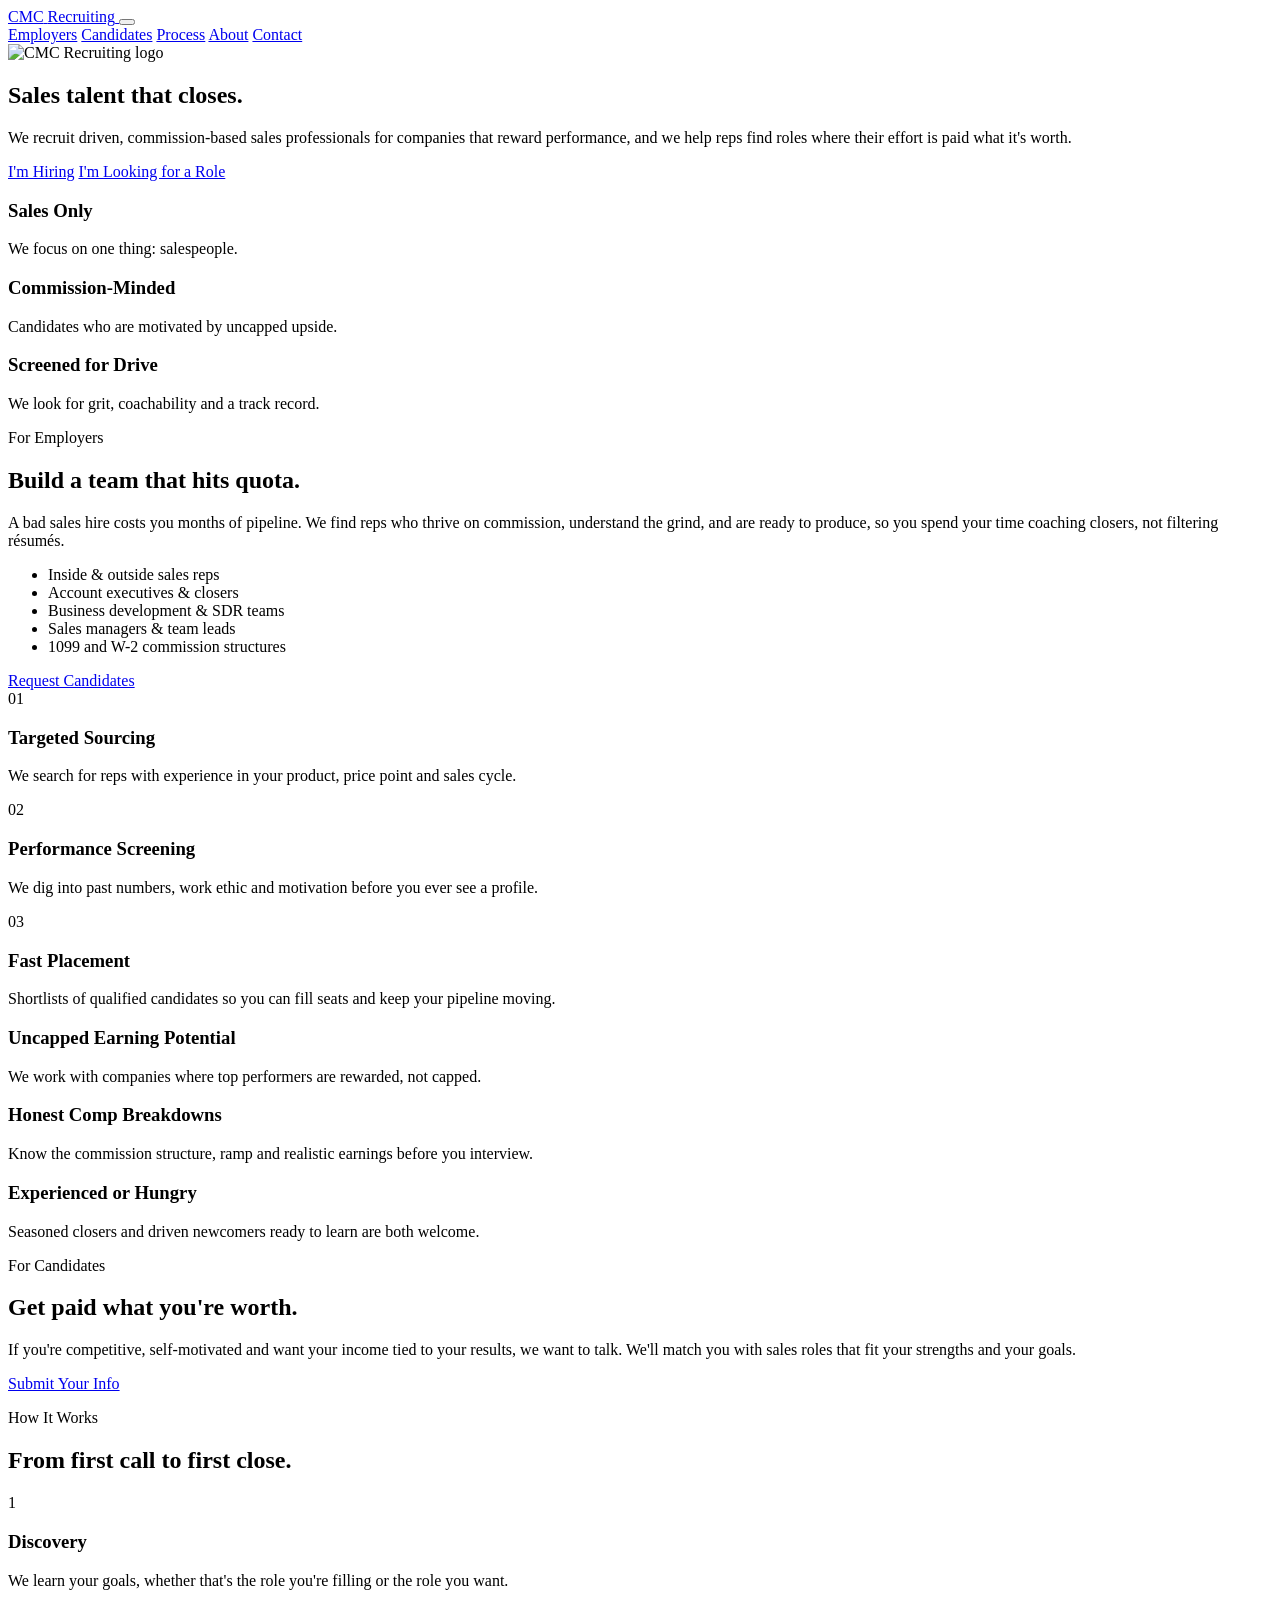
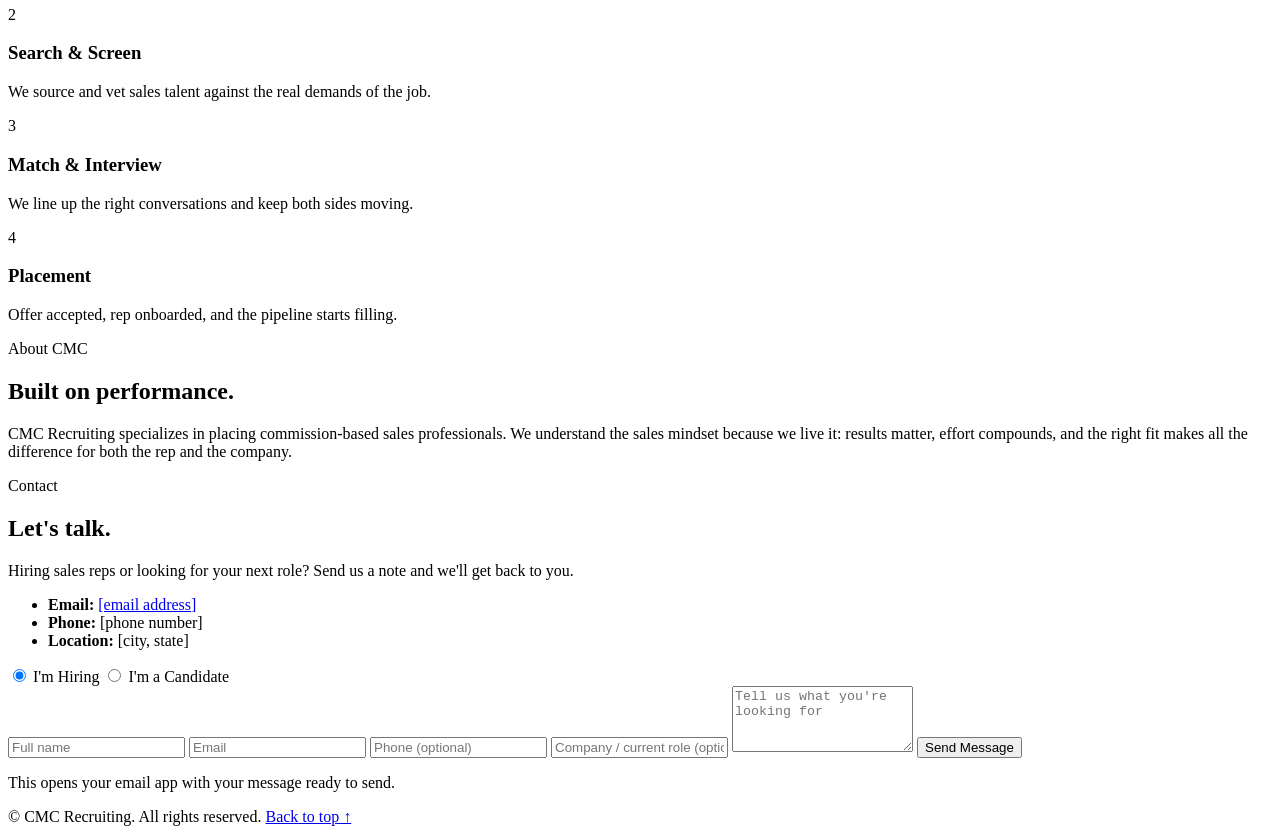
==== index.html @ fab97a16 "Add index.html" ====
<!DOCTYPE html>
<html lang="en">
<head>
  <meta charset="UTF-8">
  <meta name="viewport" content="width=device-width, initial-scale=1.0">
  <title>CMC Recruiting | Sales Talent for Commission-Driven Teams</title>
  <meta name="description" content="CMC Recruiting connects companies with driven, commission-based sales professionals, and helps sales reps find roles where performance pays.">
  <link rel="icon" href="assets/logo.webp" type="image/webp">
  <link rel="preconnect" href="https://fonts.googleapis.com">
  <link rel="preconnect" href="https://fonts.gstatic.com" crossorigin>
  <link href="https://fonts.googleapis.com/css2?family=Rajdhani:wght@500;600;700&family=Inter:wght@400;500;600&display=swap" rel="stylesheet">
  <link rel="stylesheet" href="styles.css">
</head>
<body>

  <header class="nav" id="top">
    <div class="container nav-inner">
      <a href="#top" class="brand" aria-label="CMC Recruiting home">
        <span class="brand-mark">CMC</span>
        <span class="brand-sub">Recruiting</span>
      </a>
      <button class="nav-toggle" aria-label="Open menu" aria-expanded="false">
        <span></span><span></span><span></span>
      </button>
      <nav class="nav-links">
        <a href="#employers">Employers</a>
        <a href="#candidates">Candidates</a>
        <a href="#process">Process</a>
        <a href="#about">About</a>
        <a href="#contact" class="btn btn-small">Contact</a>
      </nav>
    </div>
  </header>

  <main>
    <!-- HERO -->
    <section class="hero">
      <div class="hero-glow"></div>
      <div class="container hero-inner">
        <img src="assets/logo.webp" alt="CMC Recruiting logo" class="hero-logo">
        <h1>Sales talent that <span class="metal">closes</span>.</h1>
        <p class="lead">We recruit driven, commission-based sales professionals for companies that reward performance, and we help reps find roles where their effort is paid what it's worth.</p>
        <div class="hero-ctas">
          <a href="#employers" class="btn">I'm Hiring</a>
          <a href="#candidates" class="btn btn-outline">I'm Looking for a Role</a>
        </div>
      </div>
    </section>

    <!-- VALUE STRIP -->
    <section class="strip">
      <div class="container strip-grid">
        <div><h3>Sales Only</h3><p>We focus on one thing: salespeople.</p></div>
        <div><h3>Commission-Minded</h3><p>Candidates who are motivated by uncapped upside.</p></div>
        <div><h3>Screened for Drive</h3><p>We look for grit, coachability and a track record.</p></div>
      </div>
    </section>

    <!-- EMPLOYERS -->
    <section class="section" id="employers">
      <div class="container two-col">
        <div>
          <p class="eyebrow">For Employers</p>
          <h2>Build a team that hits quota.</h2>
          <p>A bad sales hire costs you months of pipeline. We find reps who thrive on commission, understand the grind, and are ready to produce, so you spend your time coaching closers, not filtering résumés.</p>
          <ul class="checks">
            <li>Inside &amp; outside sales reps</li>
            <li>Account executives &amp; closers</li>
            <li>Business development &amp; SDR teams</li>
            <li>Sales managers &amp; team leads</li>
            <li>1099 and W-2 commission structures</li>
          </ul>
          <a href="#contact" class="btn">Request Candidates</a>
        </div>
        <div class="card-stack">
          <div class="card">
            <span class="card-num">01</span>
            <h3>Targeted Sourcing</h3>
            <p>We search for reps with experience in your product, price point and sales cycle.</p>
          </div>
          <div class="card">
            <span class="card-num">02</span>
            <h3>Performance Screening</h3>
            <p>We dig into past numbers, work ethic and motivation before you ever see a profile.</p>
          </div>
          <div class="card">
            <span class="card-num">03</span>
            <h3>Fast Placement</h3>
            <p>Shortlists of qualified candidates so you can fill seats and keep your pipeline moving.</p>
          </div>
        </div>
      </div>
    </section>

    <!-- CANDIDATES -->
    <section class="section section-alt" id="candidates">
      <div class="container two-col reverse">
        <div class="card-stack">
          <div class="card">
            <h3>Uncapped Earning Potential</h3>
            <p>We work with companies where top performers are rewarded, not capped.</p>
          </div>
          <div class="card">
            <h3>Honest Comp Breakdowns</h3>
            <p>Know the commission structure, ramp and realistic earnings before you interview.</p>
          </div>
          <div class="card">
            <h3>Experienced or Hungry</h3>
            <p>Seasoned closers and driven newcomers ready to learn are both welcome.</p>
          </div>
        </div>
        <div>
          <p class="eyebrow">For Candidates</p>
          <h2>Get paid what you're worth.</h2>
          <p>If you're competitive, self-motivated and want your income tied to your results, we want to talk. We'll match you with sales roles that fit your strengths and your goals.</p>
          <a href="#contact" class="btn">Submit Your Info</a>
        </div>
      </div>
    </section>

    <!-- PROCESS -->
    <section class="section" id="process">
      <div class="container">
        <p class="eyebrow center">How It Works</p>
        <h2 class="center">From first call to first close.</h2>
        <div class="steps">
          <div class="step"><span>1</span><h3>Discovery</h3><p>We learn your goals, whether that's the role you're filling or the role you want.</p></div>
          <div class="step"><span>2</span><h3>Search &amp; Screen</h3><p>We source and vet sales talent against the real demands of the job.</p></div>
          <div class="step"><span>3</span><h3>Match &amp; Interview</h3><p>We line up the right conversations and keep both sides moving.</p></div>
          <div class="step"><span>4</span><h3>Placement</h3><p>Offer accepted, rep onboarded, and the pipeline starts filling.</p></div>
        </div>
      </div>
    </section>

    <!-- ABOUT -->
    <section class="section section-alt" id="about">
      <div class="container narrow center">
        <p class="eyebrow">About CMC</p>
        <h2>Built on performance.</h2>
        <p>CMC Recruiting specializes in placing commission-based sales professionals. We understand the sales mindset because we live it: results matter, effort compounds, and the right fit makes all the difference for both the rep and the company.</p>
      </div>
    </section>

    <!-- CONTACT -->
    <section class="section" id="contact">
      <div class="container two-col">
        <div>
          <p class="eyebrow">Contact</p>
          <h2>Let's talk.</h2>
          <p>Hiring sales reps or looking for your next role? Send us a note and we'll get back to you.</p>
          <ul class="contact-list">
            <li><strong>Email:</strong> <a href="#" class="js-email">[email address]</a></li>
            <li><strong>Phone:</strong> <span class="js-phone">[phone number]</span></li>
            <li><strong>Location:</strong> <span class="js-location">[city, state]</span></li>
          </ul>
        </div>
        <form class="contact-form" id="contactForm">
          <div class="toggle">
            <label><input type="radio" name="type" value="Employer" checked> I'm Hiring</label>
            <label><input type="radio" name="type" value="Candidate"> I'm a Candidate</label>
          </div>
          <input type="text" name="name" placeholder="Full name" required>
          <input type="email" name="email" placeholder="Email" required>
          <input type="tel" name="phone" placeholder="Phone (optional)">
          <input type="text" name="company" placeholder="Company / current role (optional)">
          <textarea name="message" rows="4" placeholder="Tell us what you're looking for" required></textarea>
          <button type="submit" class="btn btn-full">Send Message</button>
          <p class="form-note">This opens your email app with your message ready to send.</p>
        </form>
      </div>
    </section>
  </main>

  <footer class="footer">
    <div class="container footer-inner">
      <span>&copy; <span id="year"></span> CMC Recruiting. All rights reserved.</span>
      <a href="#top">Back to top &uarr;</a>
    </div>
  </footer>

  <script src="script.js"></script>
</body>
</html>
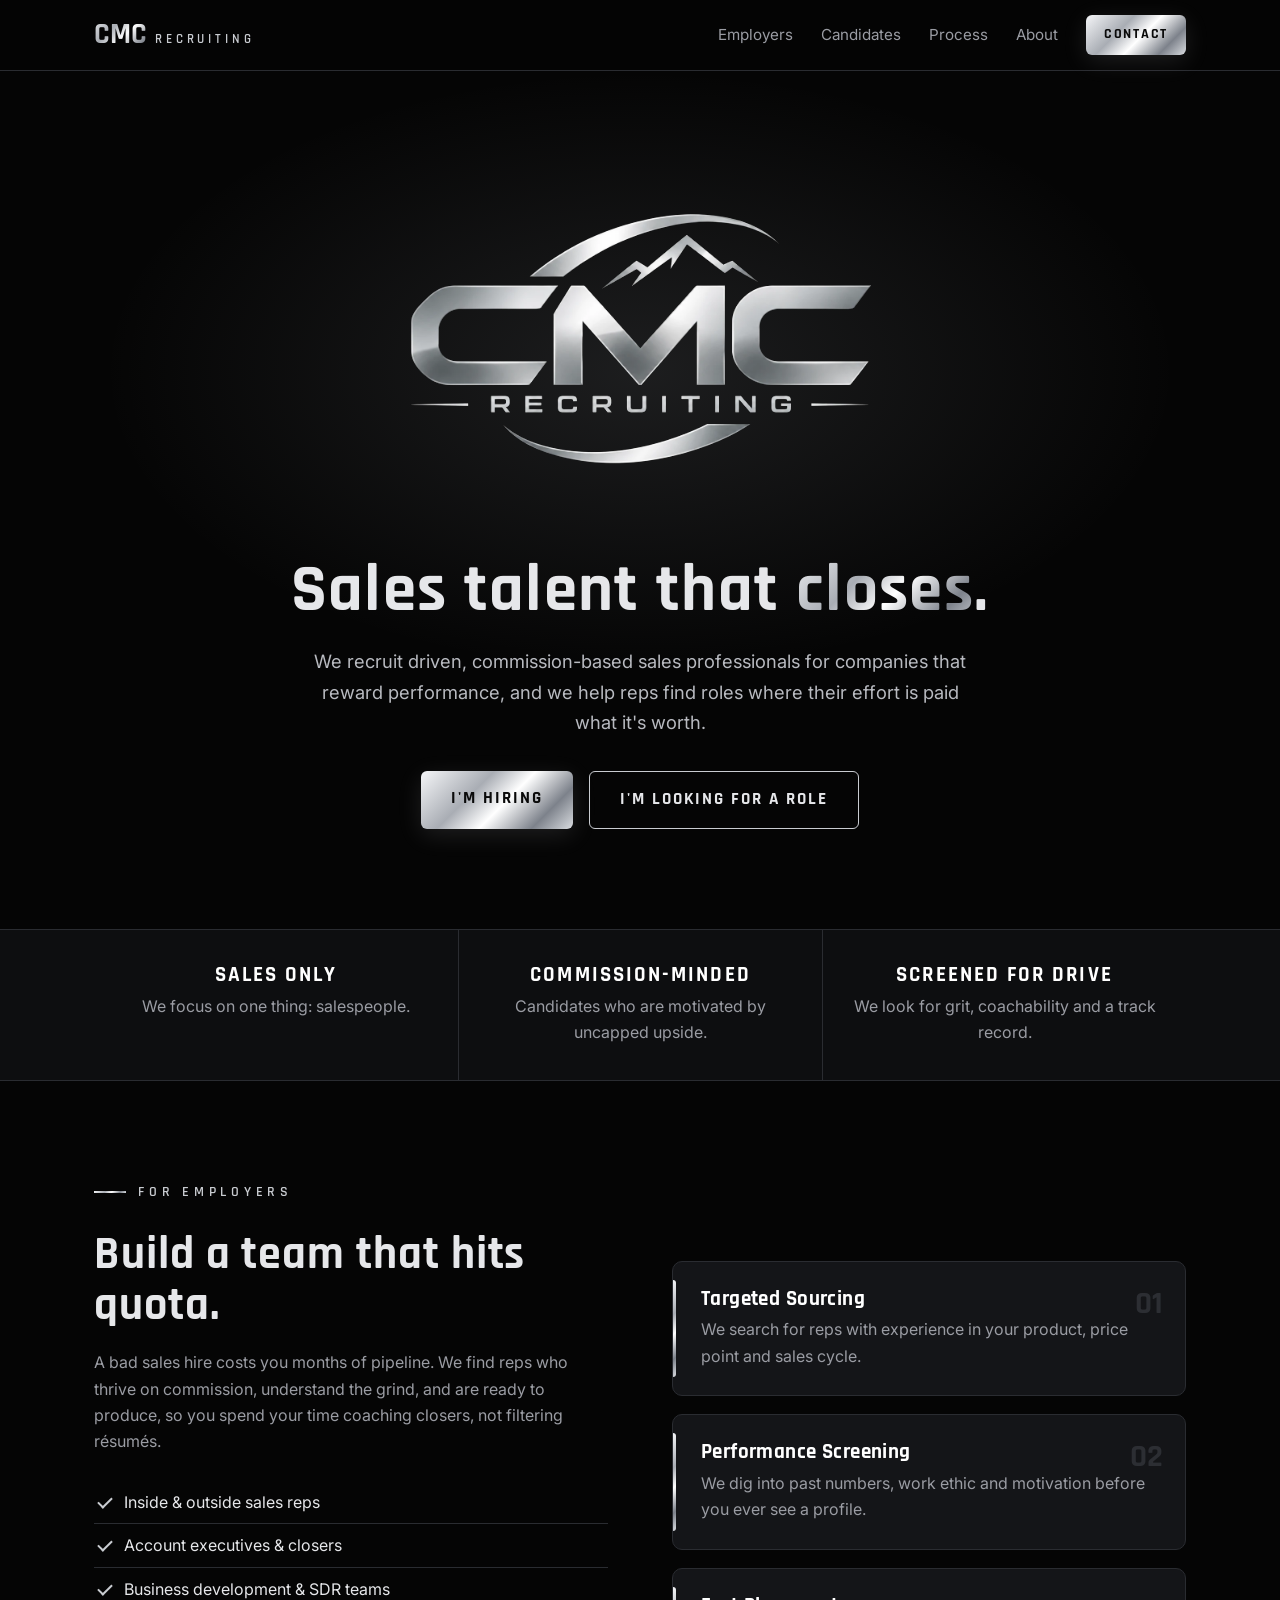
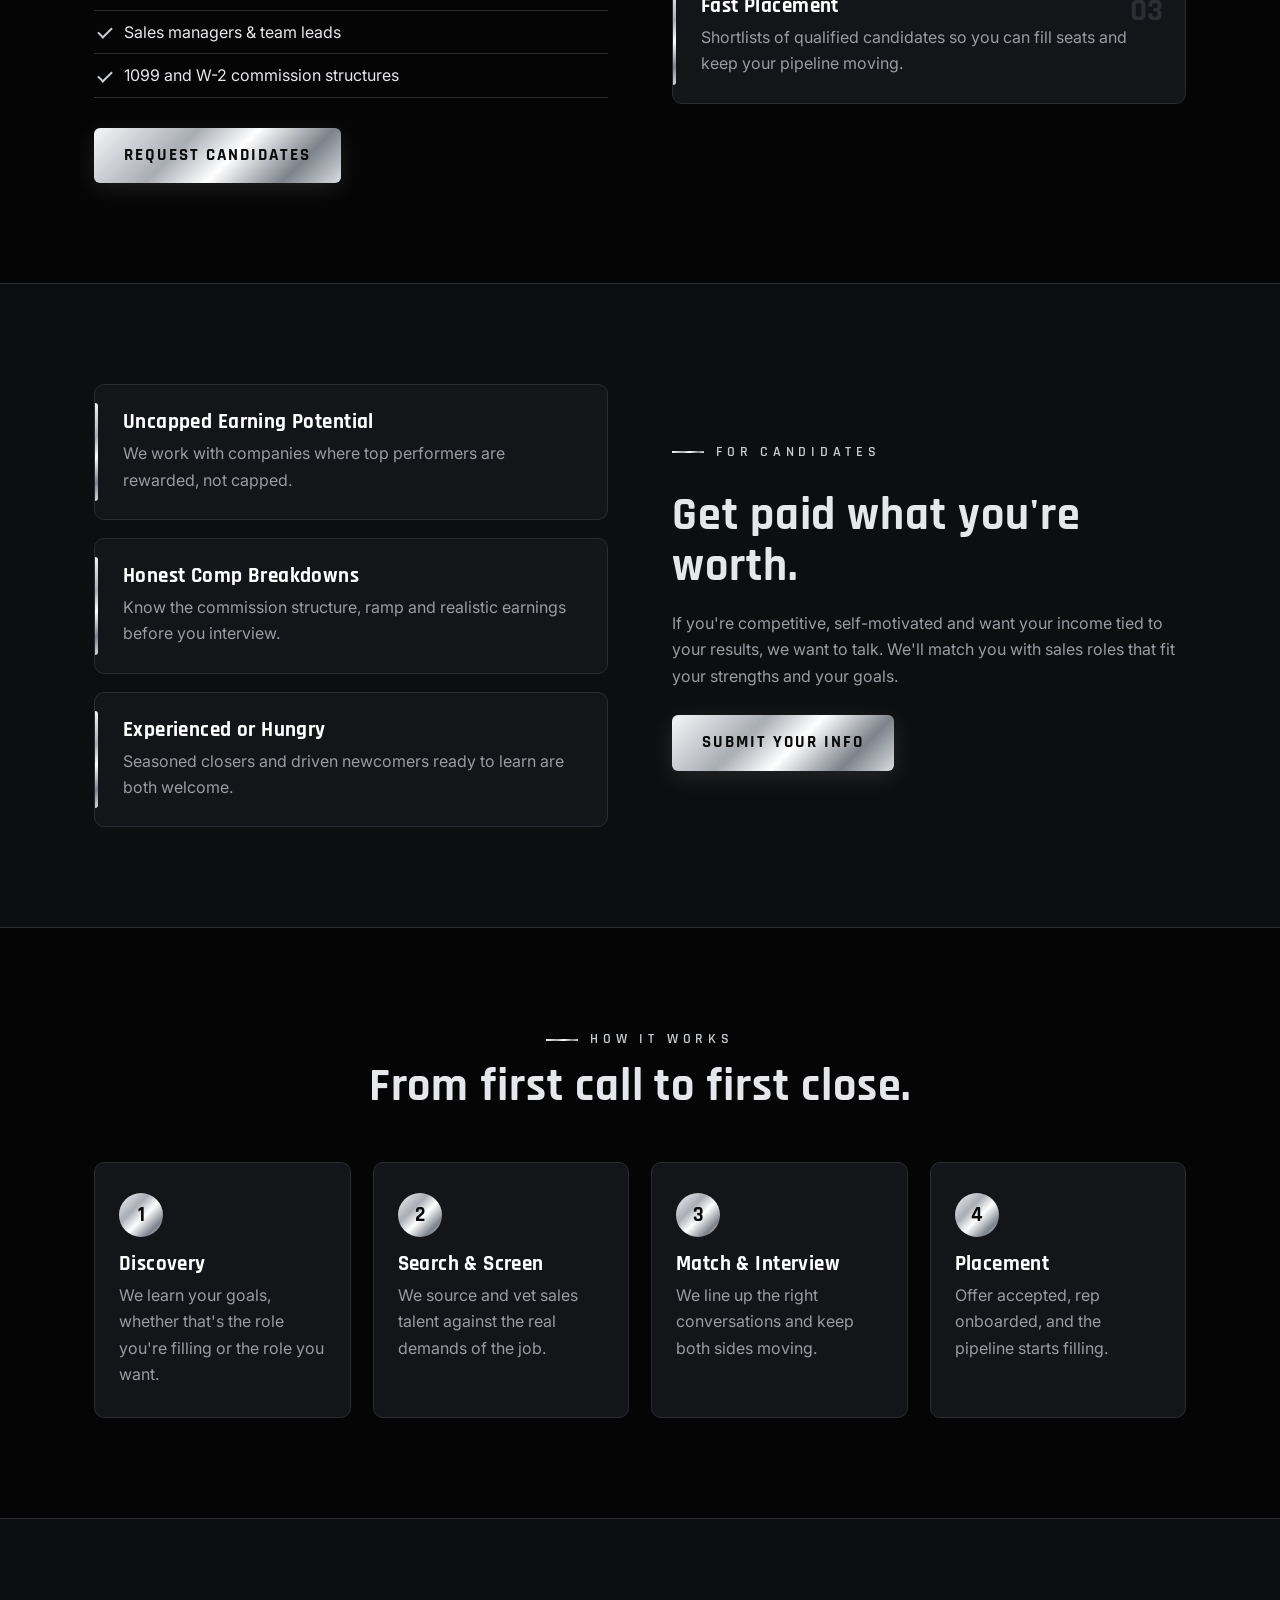
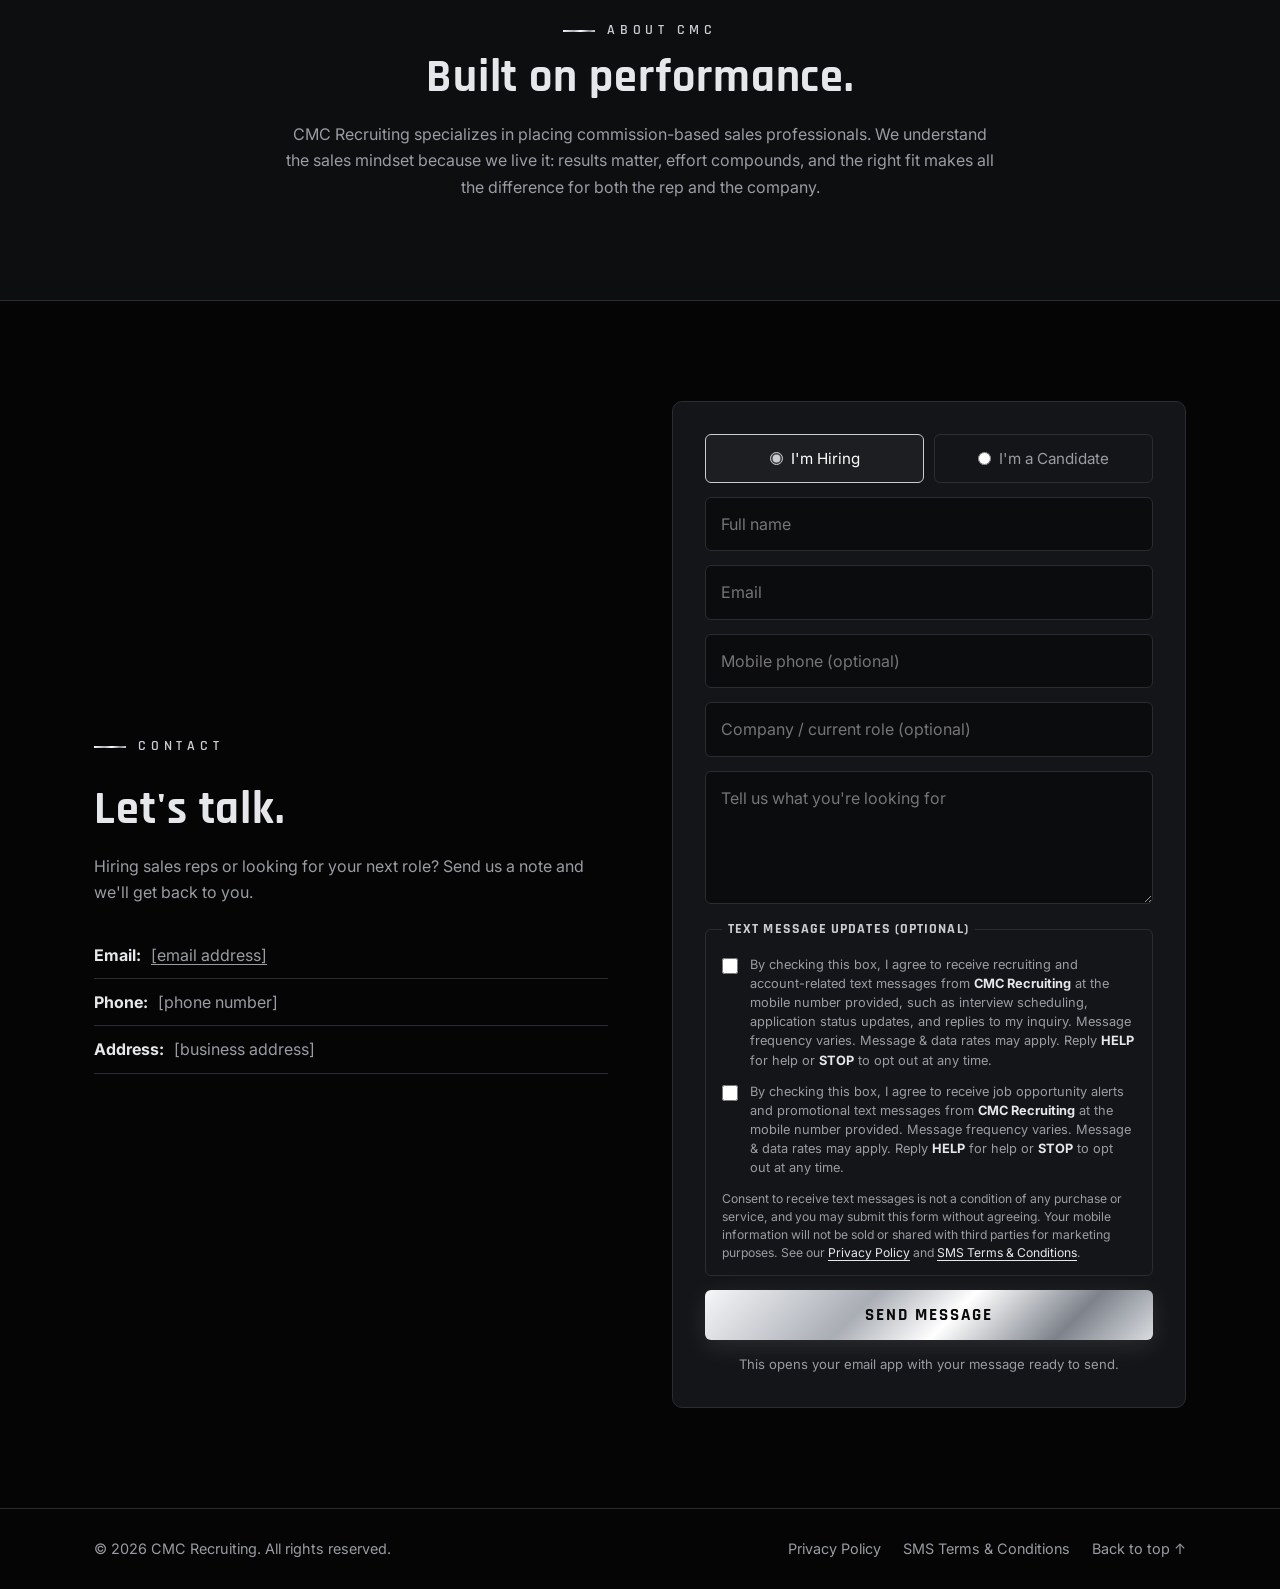
==== commit 862fc4cd: "Add 10DLC/A2P SMS compliance: opt-in consent, privacy policy, SMS terms Co-Authored-By: Claude Opus " ====
--- a/index.html
+++ b/index.html
@@ -151,7 +151,7 @@
           <ul class="contact-list">
             <li><strong>Email:</strong> <a href="#" class="js-email">[email address]</a></li>
             <li><strong>Phone:</strong> <span class="js-phone">[phone number]</span></li>
-            <li><strong>Location:</strong> <span class="js-location">[city, state]</span></li>
+            <li><strong>Address:</strong> <span class="js-address">[business address]</span></li>
           </ul>
         </div>
         <form class="contact-form" id="contactForm">
@@ -161,9 +161,24 @@
           </div>
           <input type="text" name="name" placeholder="Full name" required>
           <input type="email" name="email" placeholder="Email" required>
-          <input type="tel" name="phone" placeholder="Phone (optional)">
+          <input type="tel" name="phone" placeholder="Mobile phone (optional)">
           <input type="text" name="company" placeholder="Company / current role (optional)">
           <textarea name="message" rows="4" placeholder="Tell us what you're looking for" required></textarea>
+
+          <!-- SMS opt-in (10DLC / A2P compliant): optional, unchecked by default, not required to submit -->
+          <fieldset class="consent">
+            <legend>Text message updates (optional)</legend>
+            <label class="consent-item">
+              <input type="checkbox" name="sms_consent_service" value="yes">
+              <span>By checking this box, I agree to receive recruiting and account-related text messages from <strong>CMC Recruiting</strong> at the mobile number provided, such as interview scheduling, application status updates, and replies to my inquiry. Message frequency varies. Message &amp; data rates may apply. Reply <strong>HELP</strong> for help or <strong>STOP</strong> to opt out at any time.</span>
+            </label>
+            <label class="consent-item">
+              <input type="checkbox" name="sms_consent_marketing" value="yes">
+              <span>By checking this box, I agree to receive job opportunity alerts and promotional text messages from <strong>CMC Recruiting</strong> at the mobile number provided. Message frequency varies. Message &amp; data rates may apply. Reply <strong>HELP</strong> for help or <strong>STOP</strong> to opt out at any time.</span>
+            </label>
+            <p class="consent-note">Consent to receive text messages is not a condition of any purchase or service, and you may submit this form without agreeing. Your mobile information will not be sold or shared with third parties for marketing purposes. See our <a href="privacy.html">Privacy Policy</a> and <a href="terms.html">SMS Terms &amp; Conditions</a>.</p>
+          </fieldset>
+
           <button type="submit" class="btn btn-full">Send Message</button>
           <p class="form-note">This opens your email app with your message ready to send.</p>
         </form>
@@ -173,8 +188,12 @@
 
   <footer class="footer">
     <div class="container footer-inner">
-      <span>&copy; <span id="year"></span> CMC Recruiting. All rights reserved.</span>
-      <a href="#top">Back to top &uarr;</a>
+      <span>&copy; <span id="year"></span> <span class="js-legal-name">CMC Recruiting</span>. All rights reserved.</span>
+      <nav class="footer-links">
+        <a href="privacy.html">Privacy Policy</a>
+        <a href="terms.html">SMS Terms &amp; Conditions</a>
+        <a href="#top">Back to top &uarr;</a>
+      </nav>
     </div>
   </footer>
 
--- a/styles.css
+++ b/styles.css
@@ -0,0 +1,277 @@
+:root {
+  --bg: #050505;
+  --bg-alt: #0d0e10;
+  --panel: #141518;
+  --line: #2a2c31;
+  --text: #e6e7ea;
+  --muted: #9a9ca3;
+  --silver: linear-gradient(135deg, #f5f6f8 0%, #a9adb4 35%, #ffffff 55%, #7d828b 80%, #d9dce0 100%);
+  --silver-flat: #c9ccd1;
+  --radius: 10px;
+  --max: 1140px;
+}
+
+* { box-sizing: border-box; margin: 0; padding: 0; }
+html { scroll-behavior: smooth; scroll-padding-top: 80px; }
+body {
+  font-family: "Inter", system-ui, -apple-system, Segoe UI, sans-serif;
+  background: var(--bg);
+  color: var(--text);
+  line-height: 1.65;
+  -webkit-font-smoothing: antialiased;
+}
+img { max-width: 100%; display: block; }
+a { color: inherit; text-decoration: none; }
+
+.container { width: 100%; max-width: var(--max); margin: 0 auto; padding: 0 24px; }
+.narrow { max-width: 760px; }
+.center { text-align: center; }
+
+h1, h2, h3 {
+  font-family: "Rajdhani", "Inter", sans-serif;
+  font-weight: 700;
+  letter-spacing: 0.02em;
+  line-height: 1.1;
+}
+h1 { font-size: clamp(2.4rem, 6vw, 4.2rem); margin-bottom: 18px; }
+h2 { font-size: clamp(2rem, 4vw, 2.9rem); margin-bottom: 18px; }
+h3 { font-size: 1.3rem; margin-bottom: 6px; }
+p { color: var(--muted); }
+
+.metal {
+  background: var(--silver);
+  -webkit-background-clip: text;
+  background-clip: text;
+  color: transparent;
+}
+
+.eyebrow {
+  font-family: "Rajdhani", sans-serif;
+  text-transform: uppercase;
+  letter-spacing: 0.35em;
+  font-size: 0.85rem;
+  font-weight: 600;
+  color: var(--silver-flat);
+  margin-bottom: 10px;
+  display: flex;
+  align-items: center;
+  gap: 12px;
+}
+.eyebrow::before { content: ""; width: 32px; height: 2px; background: var(--silver); }
+.eyebrow.center, .center .eyebrow { justify-content: center; }
+
+/* Buttons */
+.btn {
+  display: inline-block;
+  font-family: "Rajdhani", sans-serif;
+  font-weight: 700;
+  font-size: 1.05rem;
+  letter-spacing: 0.12em;
+  text-transform: uppercase;
+  padding: 14px 30px;
+  border-radius: 6px;
+  background: var(--silver);
+  color: #0a0a0a;
+  border: none;
+  cursor: pointer;
+  transition: transform .2s ease, box-shadow .2s ease;
+  box-shadow: 0 6px 24px rgba(220, 224, 230, 0.12);
+}
+.btn:hover { transform: translateY(-2px); box-shadow: 0 10px 30px rgba(220, 224, 230, 0.25); }
+.btn-outline {
+  background: transparent;
+  color: var(--text);
+  border: 1px solid var(--silver-flat);
+  box-shadow: none;
+}
+.btn-outline:hover { background: rgba(255,255,255,0.06); }
+.btn-small { padding: 8px 18px; font-size: 0.9rem; }
+.btn-full { width: 100%; }
+
+/* Nav */
+.nav {
+  position: sticky; top: 0; z-index: 50;
+  background: rgba(5,5,5,0.82);
+  backdrop-filter: blur(10px);
+  border-bottom: 1px solid var(--line);
+}
+.nav-inner { display: flex; align-items: center; justify-content: space-between; height: 70px; }
+.brand { display: flex; align-items: baseline; gap: 8px; }
+.brand-mark {
+  font-family: "Rajdhani", sans-serif; font-weight: 700; font-size: 1.8rem;
+  background: var(--silver); -webkit-background-clip: text; background-clip: text; color: transparent;
+}
+.brand-sub {
+  font-family: "Rajdhani", sans-serif; font-weight: 600; letter-spacing: 0.3em;
+  text-transform: uppercase; font-size: 0.8rem; color: var(--silver-flat);
+}
+.nav-links { display: flex; align-items: center; gap: 28px; }
+.nav-links a:not(.btn) {
+  font-size: 0.95rem; color: var(--muted); transition: color .2s;
+}
+.nav-links a:not(.btn):hover { color: #fff; }
+.nav-toggle { display: none; background: none; border: none; cursor: pointer; padding: 8px; }
+.nav-toggle span { display: block; width: 24px; height: 2px; background: var(--text); margin: 5px 0; transition: .3s; }
+
+/* Hero */
+.hero {
+  position: relative; overflow: hidden;
+  padding: 60px 0 100px;
+  text-align: center;
+}
+.hero-glow {
+  position: absolute; inset: 0;
+  background: radial-gradient(ellipse 60% 50% at 50% 35%, rgba(200,205,215,0.12), transparent 70%);
+  pointer-events: none;
+}
+.hero-inner { position: relative; }
+.hero-logo { width: min(620px, 100%); margin: 0 auto 10px; mix-blend-mode: lighten; }
+.lead { font-size: 1.15rem; max-width: 660px; margin: 0 auto 34px; color: #b8bac0; }
+.hero-ctas { display: flex; gap: 16px; justify-content: center; flex-wrap: wrap; }
+
+/* Strip */
+.strip { border-top: 1px solid var(--line); border-bottom: 1px solid var(--line); background: var(--bg-alt); }
+.strip-grid { display: grid; grid-template-columns: repeat(3, 1fr); }
+.strip-grid > div { padding: 34px 24px; text-align: center; }
+.strip-grid > div + div { border-left: 1px solid var(--line); }
+.strip-grid h3 { color: #fff; text-transform: uppercase; letter-spacing: 0.1em; }
+
+/* Sections */
+.section { padding: 100px 0; }
+.section-alt { background: var(--bg-alt); border-top: 1px solid var(--line); border-bottom: 1px solid var(--line); }
+.section p + p { margin-top: 14px; }
+.two-col { display: grid; grid-template-columns: 1fr 1fr; gap: 64px; align-items: center; }
+.two-col > div > p { margin-bottom: 26px; }
+
+.checks { list-style: none; margin: 0 0 30px; }
+.checks li { padding: 8px 0 8px 30px; position: relative; border-bottom: 1px solid var(--line); }
+.checks li::before {
+  content: ""; position: absolute; left: 4px; top: 50%;
+  width: 12px; height: 6px; margin-top: -5px;
+  border-left: 2px solid var(--silver-flat); border-bottom: 2px solid var(--silver-flat);
+  transform: rotate(-45deg);
+}
+
+.card-stack { display: grid; gap: 18px; }
+.card {
+  position: relative;
+  background: var(--panel);
+  border: 1px solid var(--line);
+  border-radius: var(--radius);
+  padding: 26px 28px;
+  transition: border-color .25s, transform .25s;
+}
+.card::before {
+  content: ""; position: absolute; left: 0; top: 18px; bottom: 18px; width: 3px;
+  background: var(--silver); border-radius: 0 3px 3px 0;
+}
+.card:hover { border-color: #4a4d54; transform: translateX(4px); }
+.card h3 { color: #fff; }
+.card-num {
+  position: absolute; right: 22px; top: 16px;
+  font-family: "Rajdhani", sans-serif; font-weight: 700; font-size: 2rem; color: #2c2e33;
+}
+
+/* Steps */
+.steps { display: grid; grid-template-columns: repeat(4, 1fr); gap: 22px; margin-top: 50px; }
+.step {
+  background: var(--panel); border: 1px solid var(--line); border-radius: var(--radius);
+  padding: 30px 24px;
+}
+.step span {
+  display: inline-grid; place-items: center;
+  width: 44px; height: 44px; border-radius: 50%;
+  background: var(--silver); color: #0a0a0a;
+  font-family: "Rajdhani", sans-serif; font-weight: 700; font-size: 1.3rem;
+  margin-bottom: 16px;
+}
+.step h3 { color: #fff; }
+
+/* Contact */
+.contact-list { list-style: none; }
+.contact-list li { padding: 10px 0; border-bottom: 1px solid var(--line); color: var(--muted); }
+.contact-list strong { color: var(--text); margin-right: 6px; }
+.contact-list a { text-decoration: underline; text-underline-offset: 3px; }
+
+.contact-form {
+  background: var(--panel); border: 1px solid var(--line); border-radius: var(--radius);
+  padding: 32px; display: grid; gap: 14px;
+}
+.contact-form input[type="text"],
+.contact-form input[type="email"],
+.contact-form input[type="tel"],
+.contact-form textarea {
+  width: 100%; padding: 13px 15px;
+  background: #0b0c0e; color: var(--text);
+  border: 1px solid var(--line); border-radius: 6px;
+  font: inherit; resize: vertical;
+}
+.contact-form input:focus, .contact-form textarea:focus { outline: none; border-color: var(--silver-flat); }
+.toggle { display: grid; grid-template-columns: 1fr 1fr; gap: 10px; }
+.toggle label {
+  display: flex; align-items: center; justify-content: center; gap: 8px;
+  padding: 11px; border: 1px solid var(--line); border-radius: 6px; cursor: pointer;
+  font-size: 0.95rem; color: var(--muted);
+}
+.toggle label:has(input:checked) { border-color: var(--silver-flat); color: #fff; background: rgba(255,255,255,0.04); }
+.toggle input { accent-color: #c9ccd1; }
+.form-note { font-size: 0.82rem; text-align: center; }
+
+/* Footer */
+.footer { border-top: 1px solid var(--line); padding: 28px 0; font-size: 0.9rem; color: var(--muted); }
+.footer-inner { display: flex; justify-content: space-between; flex-wrap: wrap; gap: 10px; }
+.footer a:hover { color: #fff; }
+
+/* Reveal animation */
+.reveal { opacity: 0; transform: translateY(24px); transition: opacity .7s ease, transform .7s ease; }
+.reveal.visible { opacity: 1; transform: none; }
+
+/* Responsive */
+@media (max-width: 900px) {
+  .two-col { grid-template-columns: 1fr; gap: 40px; }
+  .two-col.reverse > :first-child { order: 2; }
+  .steps { grid-template-columns: 1fr 1fr; }
+}
+@media (max-width: 720px) {
+  .nav-toggle { display: block; }
+  .nav-links {
+    position: absolute; top: 70px; left: 0; right: 0;
+    flex-direction: column; gap: 0;
+    background: #08090a; border-bottom: 1px solid var(--line);
+    max-height: 0; overflow: hidden; transition: max-height .3s ease;
+  }
+  .nav-links.open { max-height: 400px; }
+  .nav-links a { padding: 16px 24px; width: 100%; text-align: center; }
+  .nav-links .btn-small { margin: 10px 24px 18px; width: calc(100% - 48px); }
+  .strip-grid { grid-template-columns: 1fr; }
+  .strip-grid > div + div { border-left: none; border-top: 1px solid var(--line); }
+  .steps { grid-template-columns: 1fr; }
+  .section { padding: 70px 0; }
+  .contact-form { padding: 22px; }
+}
+@media (prefers-reduced-motion: reduce) {
+  html { scroll-behavior: auto; }
+  .reveal { opacity: 1; transform: none; transition: none; }
+}
+
+/* SMS consent */
+.consent { border: 1px solid var(--line); border-radius: 6px; padding: 14px 16px 12px; display: grid; gap: 12px; }
+.consent legend { padding: 0 6px; font-family: "Rajdhani", sans-serif; font-weight: 700; letter-spacing: .08em; text-transform: uppercase; font-size: .85rem; color: var(--silver-flat); }
+.consent-item { display: grid; grid-template-columns: 18px 1fr; gap: 10px; align-items: start; font-size: .8rem; line-height: 1.5; color: var(--muted); cursor: pointer; }
+.consent-item input { margin-top: 3px; width: 16px; height: 16px; accent-color: #c9ccd1; }
+.consent-item strong { color: var(--text); }
+.consent-note { font-size: .76rem; line-height: 1.5; }
+.consent-note a, .legal a { text-decoration: underline; text-underline-offset: 3px; color: var(--text); }
+
+/* Footer links */
+.footer-links { display: flex; gap: 22px; flex-wrap: wrap; }
+
+/* Legal pages */
+.legal { padding: 70px 0 90px; }
+.legal h1 { font-size: clamp(2rem, 5vw, 3rem); }
+.legal .updated { margin-bottom: 36px; }
+.legal h2 { font-size: 1.5rem; margin: 38px 0 10px; color: #fff; }
+.legal p, .legal li { color: #b3b5bb; }
+.legal ul { margin: 10px 0 10px 22px; }
+.legal li { margin: 6px 0; }
+.legal .box { background: var(--panel); border: 1px solid var(--line); border-radius: var(--radius); padding: 20px 24px; margin: 16px 0; }
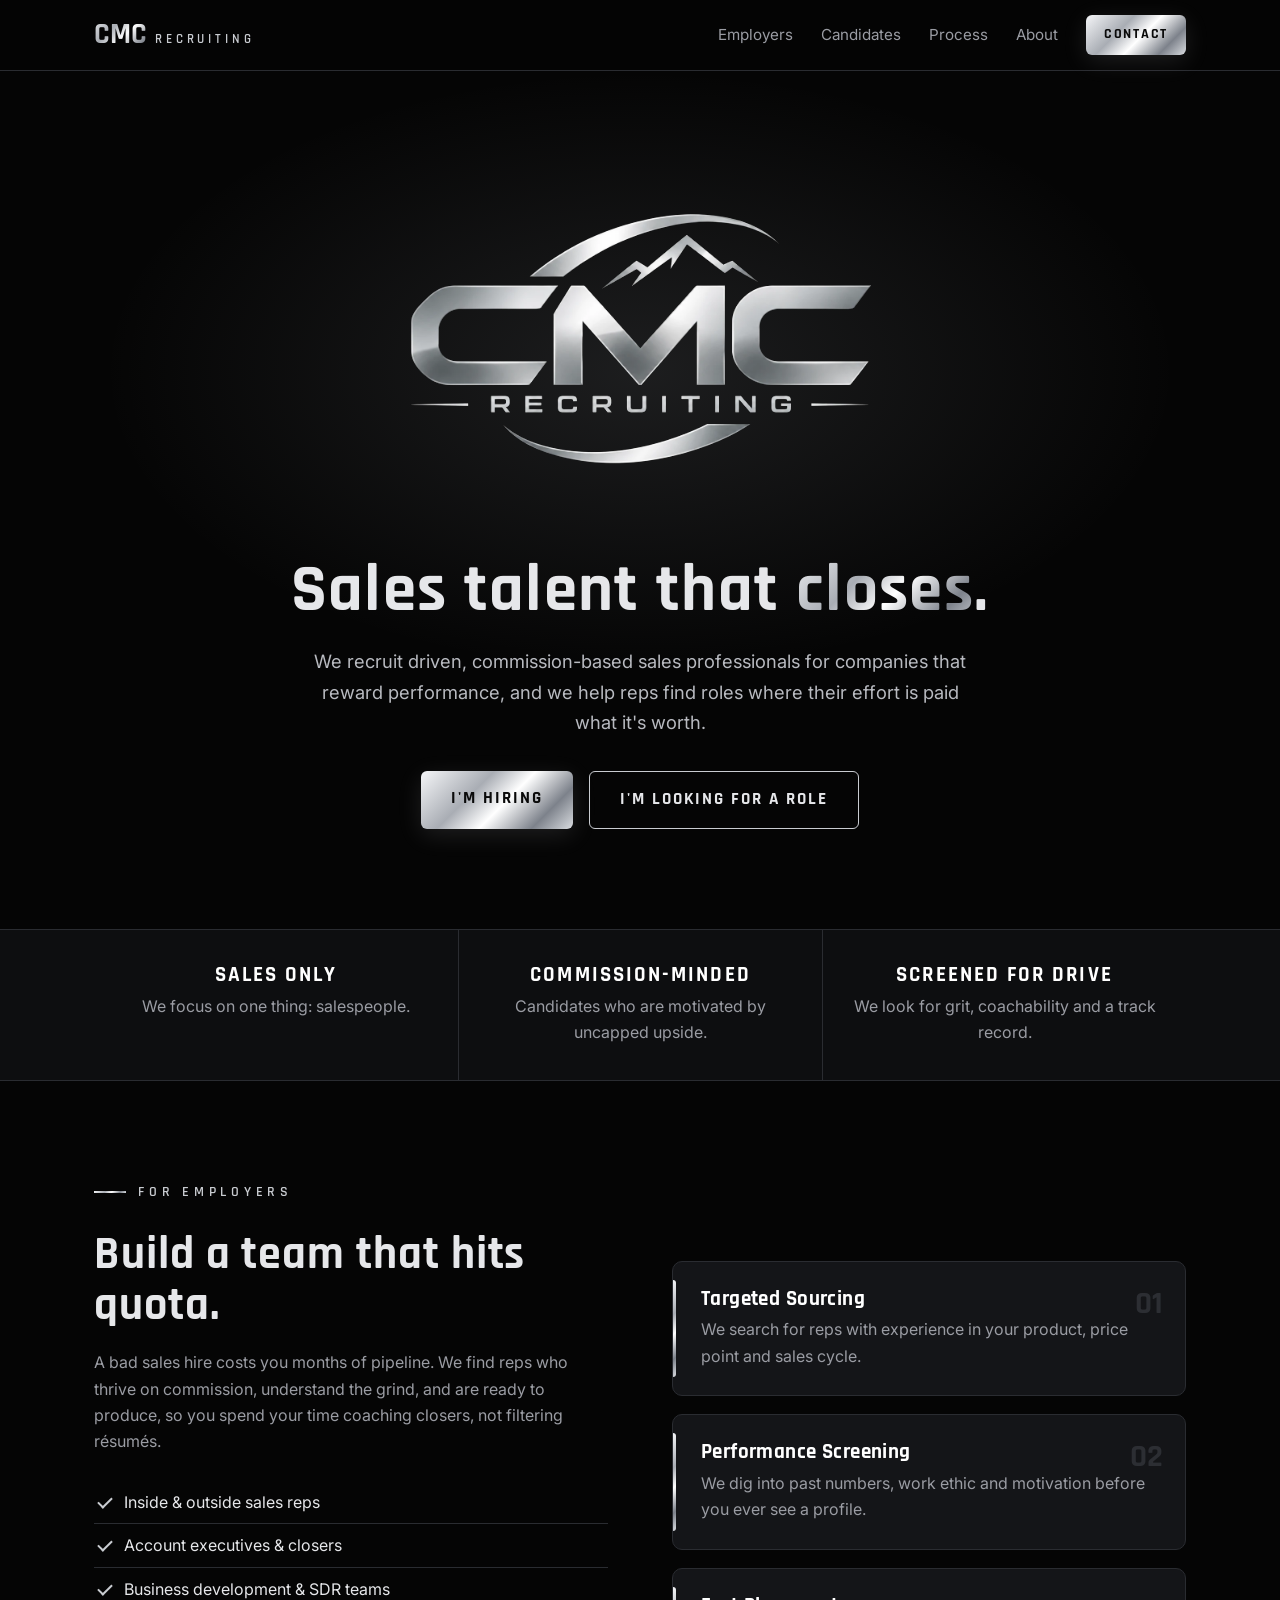
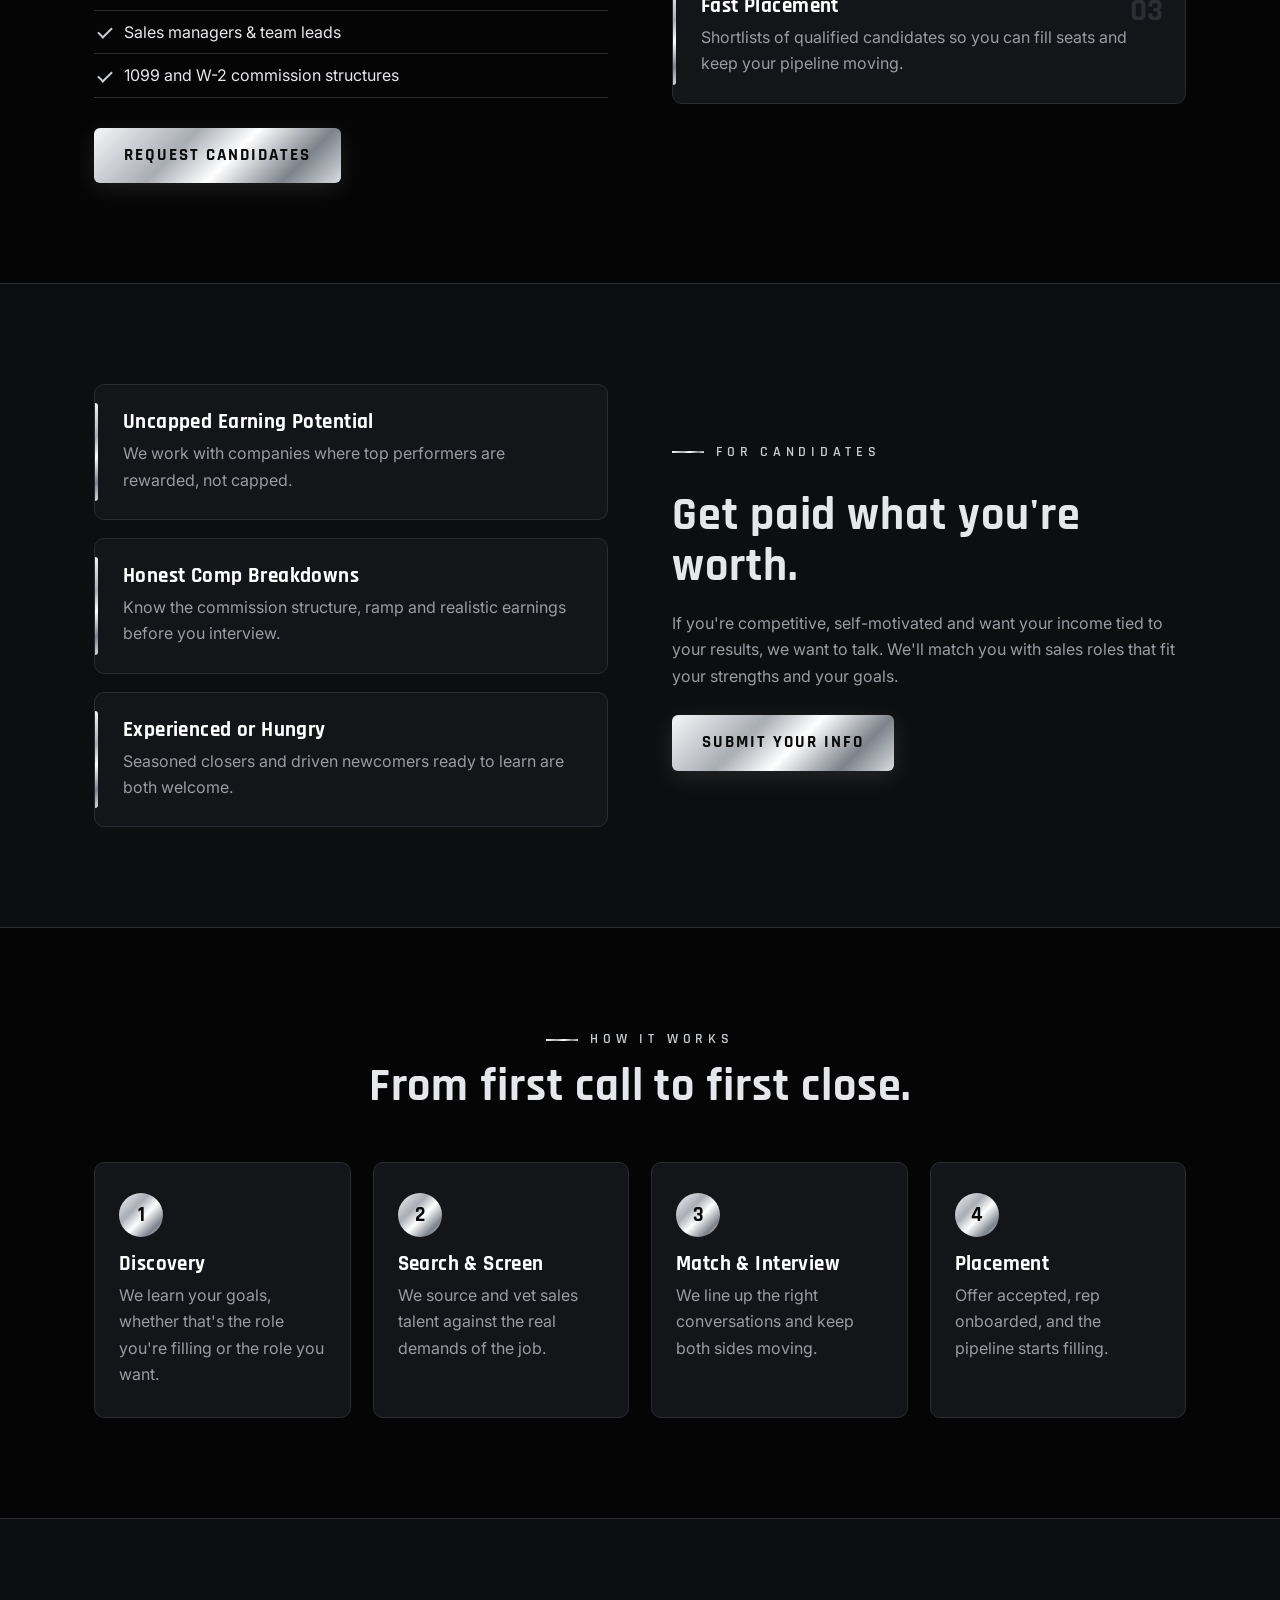
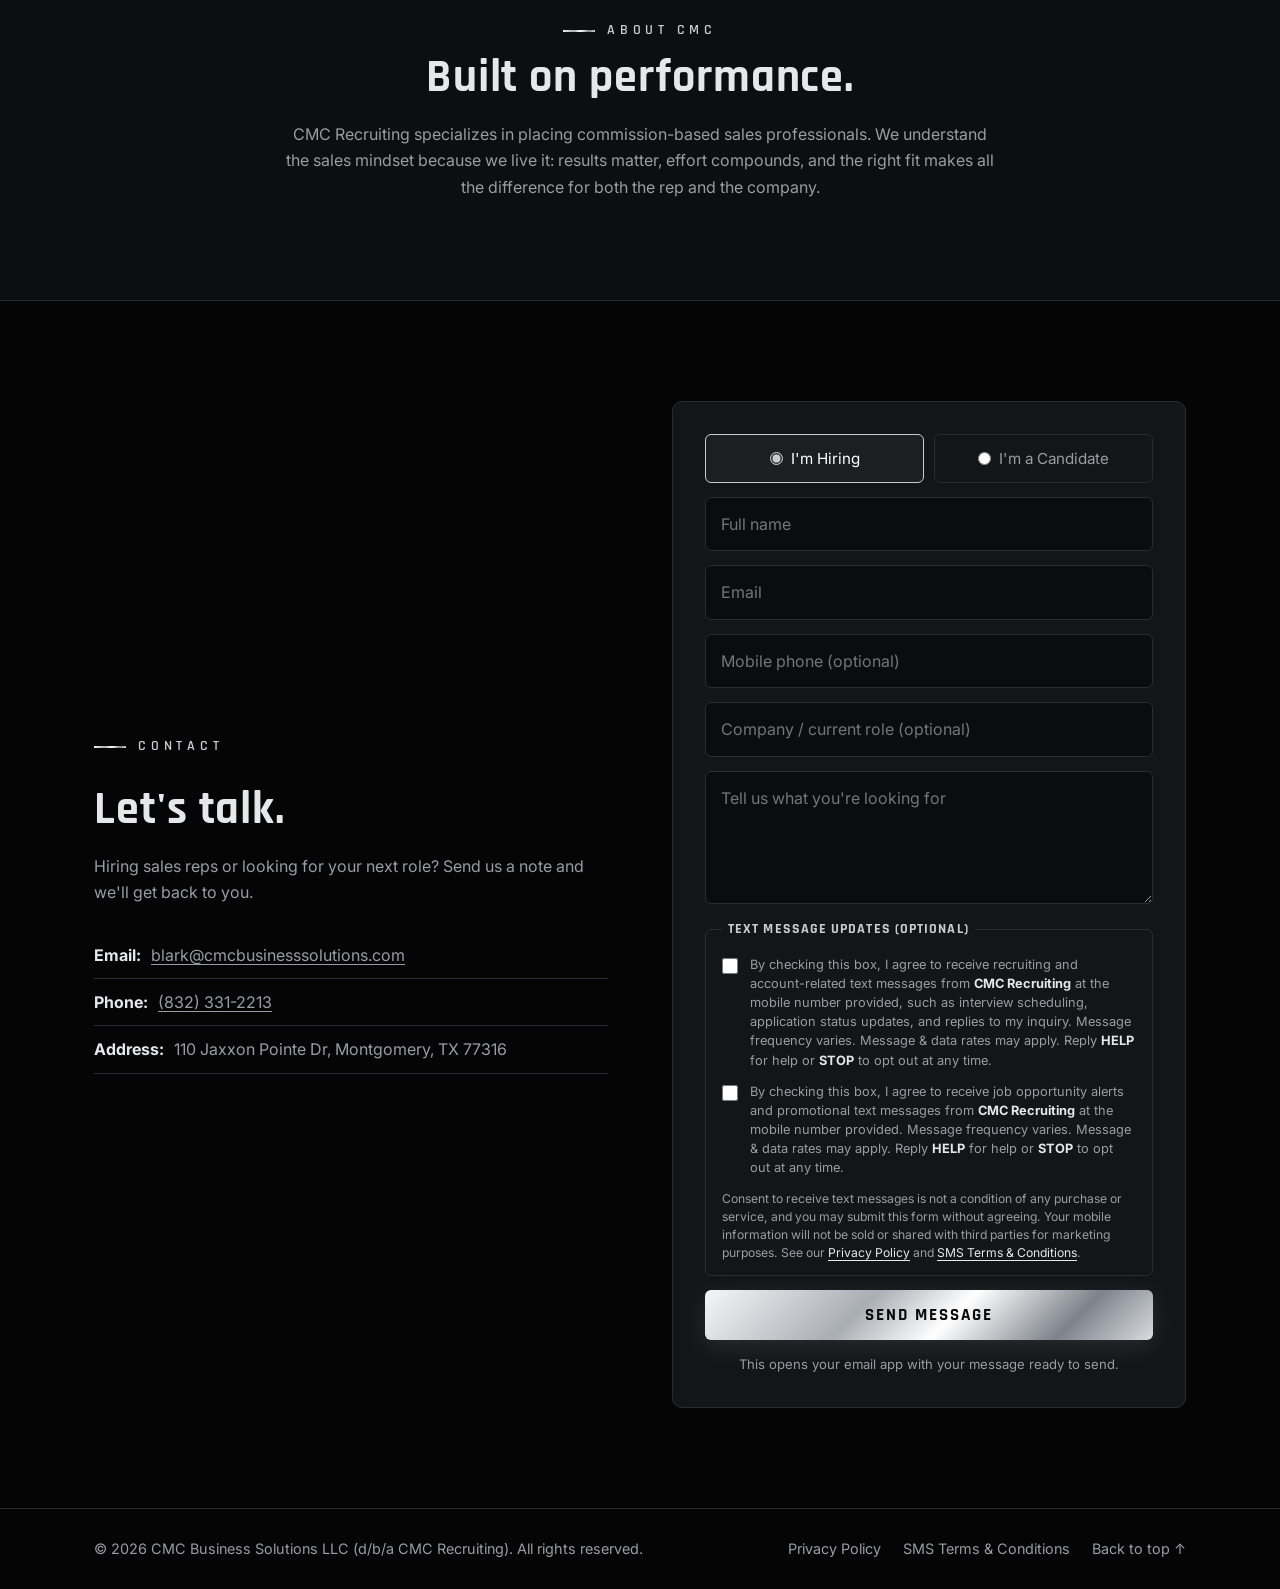
==== commit d1b60d1e: "Use LLC legal name (CMC Business Solutions LLC d/b/a CMC Recruiting) Co-Authored-By: Claude Opus 5.5" ====
--- a/index.html
+++ b/index.html
@@ -188,7 +188,7 @@
 
   <footer class="footer">
     <div class="container footer-inner">
-      <span>&copy; <span id="year"></span> <span class="js-legal-name">CMC Recruiting</span>. All rights reserved.</span>
+      <span>&copy; <span id="year"></span> <span class="js-legal-name">CMC Business Solutions LLC (d/b/a CMC Recruiting)</span>. All rights reserved.</span>
       <nav class="footer-links">
         <a href="privacy.html">Privacy Policy</a>
         <a href="terms.html">SMS Terms &amp; Conditions</a>
